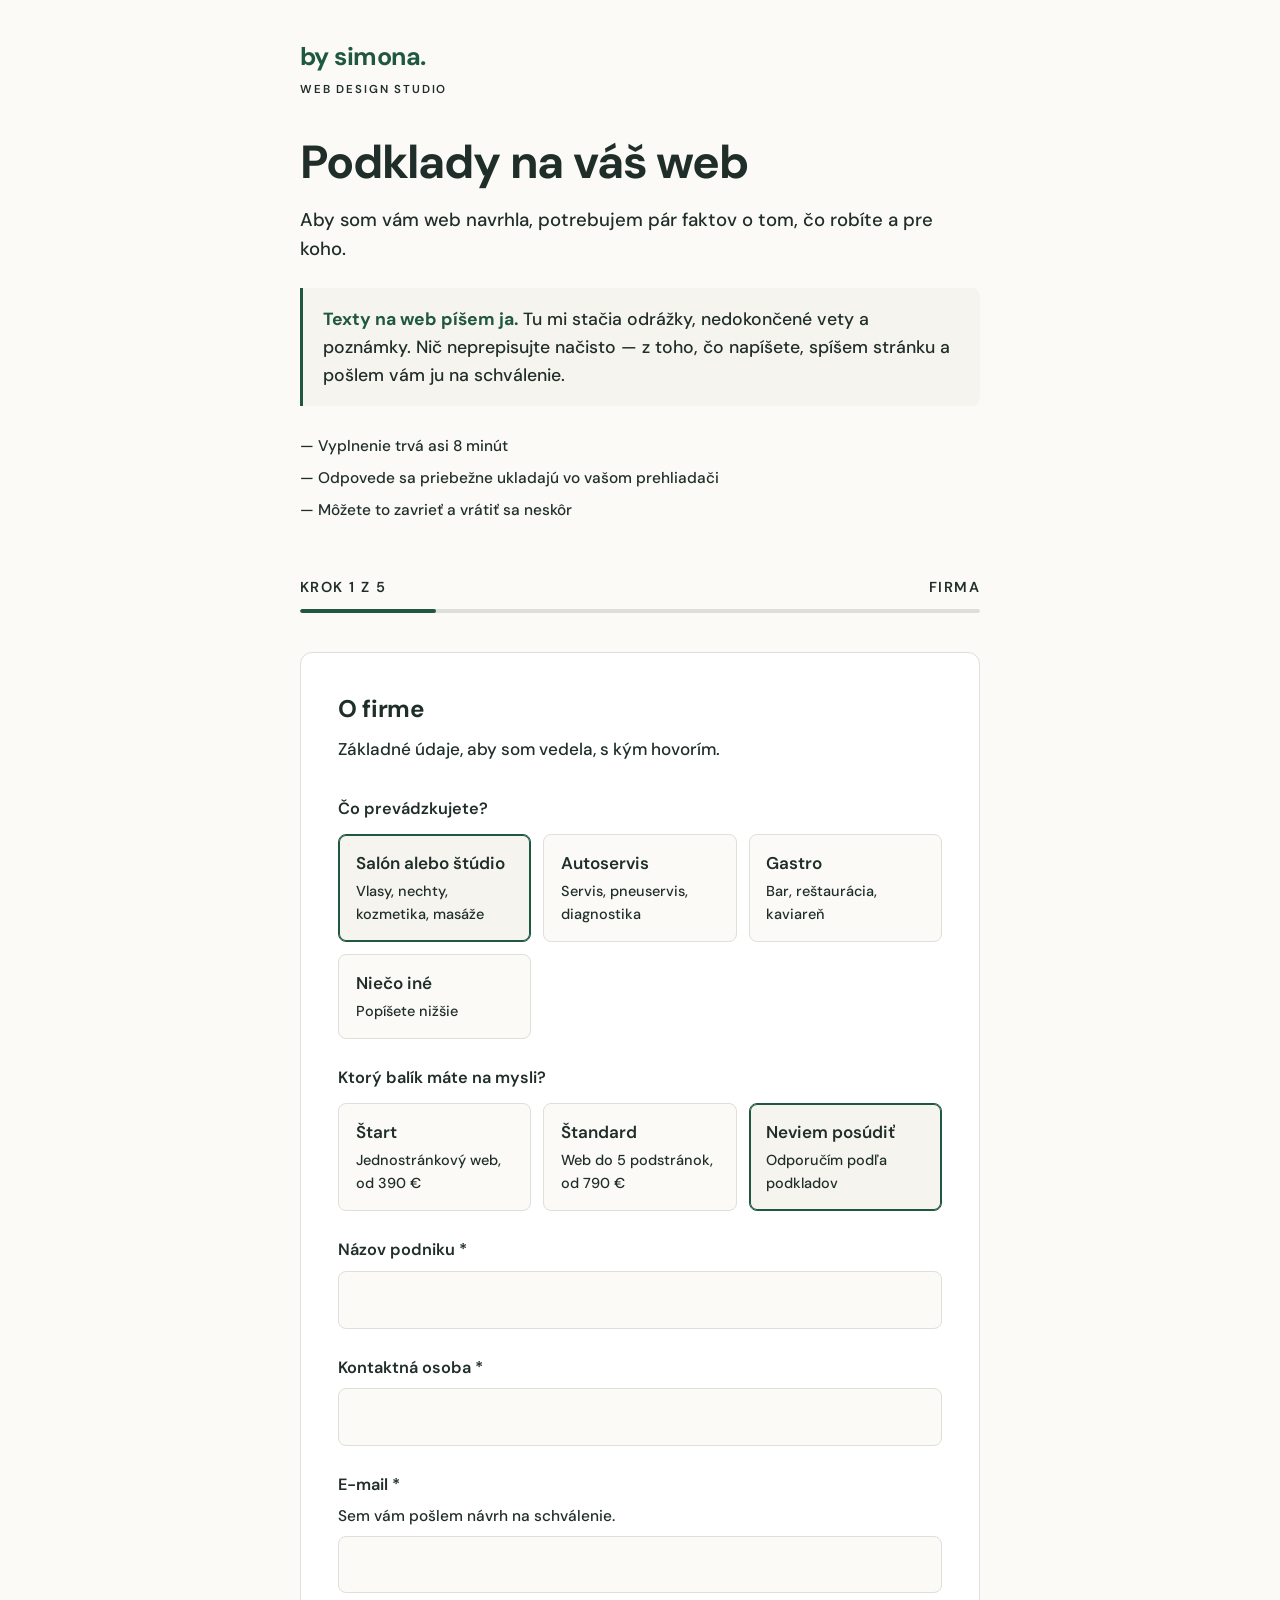
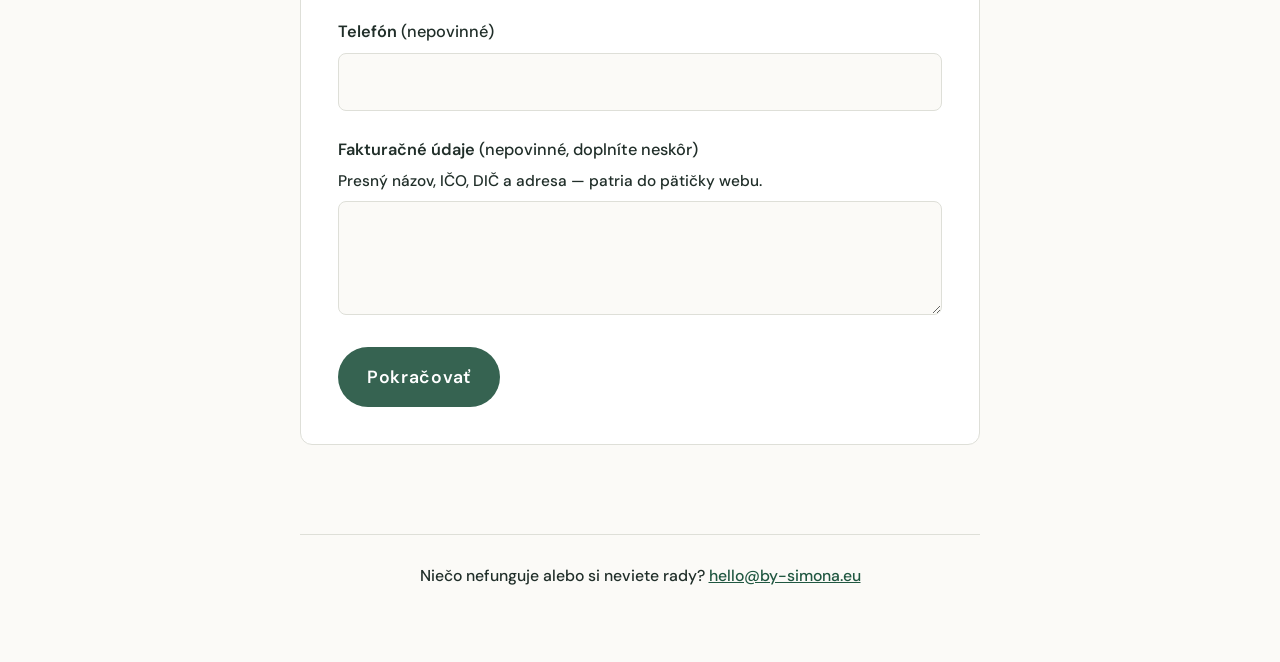
==== podklady/index.html @ 5e321633 "Vylepsenia formulara podkladov po testovani Vacsie pismo (116 % korena) a cierny text namiesto sivej" ====
<!doctype html>
<html lang="sk">
  <head>
    <meta charset="utf-8" />
    <meta content="width=device-width,initial-scale=1" name="viewport" />
    <meta content="#20352c" name="theme-color" />
    <title>Podklady na web | by simona</title>
    <meta content="noindex, nofollow" name="robots" />
    <meta
      content="Formulár na podklady k tvorbe webovej stránky."
      name="description"
    />
    <link href="/favicon.svg" rel="icon" type="image/svg+xml" />
    <link
      rel="preload"
      href="/fonts/dm-sans-latin.woff2"
      as="font"
      type="font/woff2"
      crossorigin
    />
    <style>
      @font-face {
        font-family: "DM Sans";
        font-style: normal;
        font-weight: 400 700;
        font-display: swap;
        src: url("/fonts/dm-sans-latin.woff2") format("woff2");
        unicode-range:
          U+0000-00FF, U+0131, U+0152-0153, U+02BB-02BC, U+02C6, U+02DA, U+02DC,
          U+0304, U+0308, U+0329, U+2000-206F, U+20AC, U+2122, U+2191, U+2193,
          U+2212, U+2215, U+FEFF, U+FFFD;
      }
      @font-face {
        font-family: "DM Sans";
        font-style: normal;
        font-weight: 400 700;
        font-display: swap;
        src: url("/fonts/dm-sans-latin-ext.woff2") format("woff2");
        unicode-range:
          U+0100-02BA, U+02BD-02C5, U+02C7-02CC, U+02CE-02D7, U+02DD-02FF,
          U+0304, U+0308, U+0329, U+1D00-1DBF, U+1E00-1E9F, U+1EF2-1EFF, U+2020,
          U+20A0-20AB, U+20AD-20C0, U+2113, U+2C60-2C7F, U+A720-A7FF;
      }

      :root {
        --cream: #fbfaf7;
        --paper: #f6f4ef;
        --ink: #202e29;
        --forest: #205741;
        --btn: #366351;
        --line: #dedfd8;
        --white: #fff;
        --radius: 12px;
        --radius-sm: 8px;
      }

      * {
        box-sizing: border-box;
      }
      ::selection {
        background: var(--forest);
        color: var(--white);
      }
      html {
        font-size: 116%;
        -webkit-text-size-adjust: 100%;
      }
      body {
        margin: 0;
        background: var(--cream);
        color: var(--ink);
        font:
          500 1rem/1.6 "DM Sans",
          Arial,
          sans-serif;
        -webkit-font-smoothing: antialiased;
        overflow-x: hidden;
      }

      .container {
        width: min(100% - 2rem, 680px);
        margin-inline: auto;
        padding-block: 2rem 4rem;
      }

      .page-header {
        display: flex;
        flex-wrap: wrap;
        align-items: baseline;
        gap: 0.5rem 0.75rem;
        margin-bottom: 2rem;
      }
      .brand {
        font-size: 1.35rem;
        font-weight: 700;
        letter-spacing: -0.02em;
        color: var(--forest);
        text-decoration: none;
      }
      .brand small {
        display: block;
        font-size: 0.62rem;
        font-weight: 600;
        letter-spacing: 0.16em;
        color: var(--ink);
        margin-top: 0.2rem;
      }

      h1 {
        font-size: clamp(1.75rem, 1.4rem + 1.6vw, 2.5rem);
        line-height: 1.15;
        letter-spacing: -0.025em;
        text-wrap: balance;
        margin: 0 0 0.85rem;
      }

      .intro {
        color: var(--ink);
        margin: 0 0 1.25rem;
        max-width: 56ch;
      }

      .reassurance {
        background: var(--paper);
        border-left: 3px solid var(--forest);
        border-radius: 0 var(--radius-sm) var(--radius-sm) 0;
        padding: 0.9rem 1.1rem;
        margin: 0 0 1.5rem;
        font-size: 0.95rem;
      }
      .reassurance strong {
        color: var(--forest);
      }

      .meta {
        display: flex;
        flex-direction: column;
        gap: 0.4rem 1.25rem;
        font-size: 0.83rem;
        color: var(--ink);
        margin: 0 0 2rem;
        padding: 0;
        list-style: none;
      }
      .meta li::before {
        content: "— ";
      }

      .progress {
        position: sticky;
        top: 0;
        z-index: 5;
        background: var(--cream);
        padding-block: 0.85rem;
        margin-bottom: 1.25rem;
      }
      .progress-label {
        display: flex;
        justify-content: space-between;
        align-items: baseline;
        gap: 1rem;
        font-size: 0.78rem;
        font-weight: 600;
        letter-spacing: 0.1em;
        text-transform: uppercase;
        color: var(--ink);
        margin-bottom: 0.55rem;
      }
      .progress-track {
        height: 4px;
        background: var(--line);
        border-radius: 99px;
        overflow: hidden;
      }
      .progress-fill {
        height: 100%;
        width: 20%;
        background: var(--forest);
        border-radius: 99px;
        transition: width 0.3s ease;
      }

      .step {
        background: var(--white);
        border: 1px solid var(--line);
        border-radius: var(--radius);
        padding: clamp(1.25rem, 4vw, 2rem);
      }
      .step h2 {
        font-size: 1.3rem;
        letter-spacing: -0.015em;
        margin: 0 0 0.4rem;
      }
      .step h2:focus {
        outline: none;
      }
      .step-intro {
        color: var(--ink);
        font-size: 0.92rem;
        margin: 0 0 1.75rem;
      }

      .field {
        display: flex;
        flex-direction: column;
        gap: 0.4rem;
        margin: 0 0 1.4rem;
      }
      .field > label,
      .segments legend {
        font-size: 0.88rem;
        font-weight: 600;
      }
      .hint {
        font-size: 0.83rem;
        color: var(--ink);
        line-height: 1.5;
      }
      .optional {
        font-weight: 500;
        color: var(--ink);
      }

      input[type="text"],
      input[type="email"],
      input[type="tel"],
      select,
      textarea {
        width: 100%;
        font: inherit;
        font-size: 1rem;
        color: var(--ink);
        background: var(--cream);
        border: 1px solid var(--line);
        border-radius: var(--radius-sm);
        padding: 0.7rem 0.85rem;
      }
      textarea {
        resize: vertical;
        min-height: 5.5rem;
        line-height: 1.55;
      }
      input:focus-visible,
      select:focus-visible,
      textarea:focus-visible,
      button:focus-visible,
      a:focus-visible {
        outline: 3px solid #8ca695;
        outline-offset: 2px;
      }
      input::placeholder,
      textarea::placeholder {
        color: #9aa79f;
      }

      .segments {
        display: grid;
        grid-template-columns: repeat(auto-fit, minmax(150px, 1fr));
        gap: 0.65rem;
        border: 0;
        padding: 0;
        margin: 0 0 1.4rem;
      }
      .segments legend {
        grid-column: 1 / -1;
        padding: 0;
        margin-bottom: 0.65rem;
      }

      .reveal-field {
        display: grid;
        grid-template-rows: 0fr;
        opacity: 0;
        margin-bottom: 0;
        transition:
          grid-template-rows 0.35s ease,
          opacity 0.35s ease,
          margin-bottom 0.35s ease;
      }
      .reveal-field > div {
        overflow: hidden;
        min-height: 0;
      }
      .reveal-field.is-open {
        grid-template-rows: 1fr;
        opacity: 1;
        margin-bottom: 1.4rem;
      }
      .reveal-field .field {
        margin-bottom: 0;
      }
      .segment {
        position: relative;
        display: block;
      }
      .segment input {
        position: absolute;
        opacity: 0;
        width: 0;
        height: 0;
      }
      .segment span {
        display: block;
        border: 1px solid var(--line);
        border-radius: var(--radius-sm);
        padding: 0.8rem 0.9rem;
        background: var(--cream);
        font-size: 0.92rem;
        font-weight: 600;
        cursor: pointer;
      }
      .segment small {
        display: block;
        font-weight: 500;
        font-size: 0.78rem;
        color: var(--ink);
        margin-top: 0.15rem;
      }
      .segment input:checked + span {
        border-color: var(--forest);
        background: var(--paper);
        box-shadow: inset 0 0 0 1px var(--forest);
      }
      .segment input:focus-visible + span {
        outline: 3px solid #8ca695;
        outline-offset: 2px;
      }

      .consent {
        display: flex;
        gap: 0.7rem;
        align-items: flex-start;
        font-size: 0.87rem;
        color: var(--ink);
        line-height: 1.55;
        margin-top: 1.5rem;
      }
      .consent input {
        margin-top: 0.2rem;
        flex-shrink: 0;
        width: 1.05rem;
        height: 1.05rem;
        accent-color: var(--forest);
      }
      .consent a {
        color: var(--forest);
      }

      .controls {
        display: flex;
        flex-wrap: wrap;
        gap: 0.75rem;
        align-items: center;
        margin-top: 1.75rem;
      }
      .btn {
        font: inherit;
        font-weight: 600;
        font-size: 0.95rem;
        letter-spacing: 0.04em;
        border-radius: 99px;
        padding: 0.8rem 1.5rem;
        cursor: pointer;
        border: 1px solid transparent;
      }
      .btn-primary {
        background: var(--btn);
        color: var(--white);
      }
      .btn-primary:hover {
        background: var(--forest);
      }
      .btn-primary[disabled] {
        opacity: 0.55;
        cursor: progress;
      }
      .btn-secondary {
        background: transparent;
        color: var(--ink);
        border-color: var(--line);
      }
      .btn-secondary:hover {
        color: var(--ink);
        border-color: var(--ink);
      }

      .form-status {
        font-size: 0.88rem;
        margin: 1rem 0 0;
        min-height: 1.4em;
      }
      .form-status.is-error {
        color: #9d3427;
      }

      .done {
        background: var(--white);
        border: 1px solid var(--line);
        border-radius: var(--radius);
        padding: clamp(1.5rem, 5vw, 2.5rem);
        text-align: center;
      }
      .done h2 {
        font-size: 1.5rem;
        margin: 0 0 0.6rem;
        letter-spacing: -0.02em;
      }
      .done p {
        color: var(--ink);
        margin: 0 auto;
        max-width: 42ch;
      }

      .saved-note {
        font-size: 0.8rem;
        color: var(--ink);
        text-align: center;
        margin-top: 1.25rem;
        min-height: 1.3em;
      }

      .page-footer {
        margin-top: 2.5rem;
        padding-top: 1.5rem;
        border-top: 1px solid var(--line);
        font-size: 0.85rem;
        color: var(--ink);
        text-align: center;
      }
      .page-footer a {
        color: var(--forest);
      }

      .honeypot {
        position: absolute;
        left: -9999px;
        width: 1px;
        height: 1px;
        overflow: hidden;
      }

      @media (prefers-reduced-motion: reduce) {
        * {
          transition: none !important;
          scroll-behavior: auto !important;
        }
      }
    </style>
  </head>
  <body>
    <div class="container">
      <header class="page-header">
        <a class="brand" href="/">by simona.<small>WEB DESIGN STUDIO</small></a>
      </header>

      <h1>Podklady na váš web</h1>
      <p class="intro">
        Aby som vám web navrhla, potrebujem pár faktov o tom, čo robíte a pre
        koho.
      </p>

      <p class="reassurance">
        <strong>Texty na web píšem ja.</strong> Tu mi stačia odrážky,
        nedokončené vety a poznámky. Nič neprepisujte načisto — z toho, čo
        napíšete, spíšem stránku a pošlem vám ju na schválenie.
      </p>

      <ul class="meta">
        <li>Vyplnenie trvá asi 8 minút</li>
        <li>Odpovede sa priebežne ukladajú vo vašom prehliadači</li>
        <li>Môžete to zavrieť a vrátiť sa neskôr</li>
      </ul>

      <div class="progress" id="priebeh">
        <div class="progress-label">
          <span id="priebeh-text">Krok 1 z 5</span>
          <span id="priebeh-nazov">Firma</span>
        </div>
        <div
          aria-labelledby="priebeh-text"
          aria-valuemax="5"
          aria-valuemin="1"
          aria-valuenow="1"
          class="progress-track"
          role="progressbar"
        >
          <div class="progress-fill" id="priebeh-vypln"></div>
        </div>
      </div>

      <form
        action="https://api.web3forms.com/submit"
        id="formular-podklady"
        method="POST"
      >
        <input
          name="access_key"
          type="hidden"
          value="12629a1a-82ec-4872-847e-479985a27a0f"
        />
        <input
          id="predmet"
          name="subject"
          type="hidden"
          value="Podklady na web"
        />
        <input name="from_name" type="hidden" value="Podklady – by-simona.eu" />
        <div class="honeypot" aria-hidden="true">
          <input
            autocomplete="off"
            name="botcheck"
            tabindex="-1"
            type="checkbox"
          />
        </div>

        <section class="step" data-nazov="Firma" id="krok-1">
          <h2 tabindex="-1">O firme</h2>
          <p class="step-intro">
            Základné údaje, aby som vedela, s kým hovorím.
          </p>

          <fieldset class="segments">
            <legend>Čo prevádzkujete?</legend>
            <label class="segment">
              <input
                checked
                id="seg-salon"
                name="Segment"
                type="radio"
                value="Salón / kaderníctvo / masáže"
              />
              <span
                >Salón alebo štúdio<small
                  >Vlasy, nechty, kozmetika, masáže</small
                ></span
              >
            </label>
            <label class="segment">
              <input
                id="seg-auto"
                name="Segment"
                type="radio"
                value="Autoservis / pneuservis"
              />
              <span
                >Autoservis<small>Servis, pneuservis, diagnostika</small></span
              >
            </label>
            <label class="segment">
              <input
                id="seg-gastro"
                name="Segment"
                type="radio"
                value="Bar / reštaurácia / kaviareň"
              />
              <span>Gastro<small>Bar, reštaurácia, kaviareň</small></span>
            </label>
            <label class="segment">
              <input id="seg-ine" name="Segment" type="radio" value="Iné" />
              <span>Niečo iné<small>Popíšete nižšie</small></span>
            </label>
          </fieldset>

          <div class="reveal-field" id="obal-iny">
            <div>
              <p class="field">
                <label for="iny-popis">Čím sa teda zaoberáte?</label>
                <span class="hint"
                  >Jedna-dve vety stačia. Podľa toho viem, aké príklady vám
                  ukázať v ďalších krokoch.</span
                >
                <textarea
                  id="iny-popis"
                  name="Iný odbor – popis"
                  rows="3"
                ></textarea>
              </p>
            </div>
          </div>

          <fieldset class="segments">
            <legend>Ktorý balík máte na mysli?</legend>
            <label class="segment">
              <input
                id="bal-start"
                name="Balík"
                type="radio"
                value="Štart – jednostránkový web, od 390 €"
              />
              <span>Štart<small>Jednostránkový web, od 390 €</small></span>
            </label>
            <label class="segment">
              <input
                id="bal-standard"
                name="Balík"
                type="radio"
                value="Štandard – web do 5 podstránok, od 790 €"
              />
              <span>Štandard<small>Web do 5 podstránok, od 790 €</small></span>
            </label>
            <label class="segment">
              <input
                checked
                id="bal-neviem"
                name="Balík"
                type="radio"
                value="Neviem posúdiť – odporučí Simona"
              />
              <span
                >Neviem posúdiť<small>Odporučím podľa podkladov</small></span
              >
            </label>
          </fieldset>

          <p class="field">
            <label for="nazov">Názov podniku *</label>
            <input id="nazov" name="Názov podniku" required type="text" />
          </p>
          <p class="field">
            <label for="osoba">Kontaktná osoba *</label>
            <input
              autocomplete="name"
              id="osoba"
              name="Kontaktná osoba"
              required
              type="text"
            />
          </p>
          <p class="field">
            <label for="email">E-mail *</label>
            <span class="hint">Sem vám pošlem návrh na schválenie.</span>
            <input
              autocomplete="email"
              id="email"
              name="E-mail"
              required
              type="email"
            />
          </p>
          <p class="field">
            <label for="telefon"
              >Telefón <span class="optional">(nepovinné)</span></label
            >
            <input autocomplete="tel" id="telefon" name="Telefón" type="tel" />
          </p>
          <p class="field">
            <label for="fakturacne"
              >Fakturačné údaje
              <span class="optional">(nepovinné, doplníte neskôr)</span></label
            >
            <span class="hint"
              >Presný názov, IČO, DIČ a adresa — patria do pätičky webu.</span
            >
            <textarea
              id="fakturacne"
              name="Fakturačné údaje"
              rows="3"
            ></textarea>
          </p>

          <div class="controls">
            <button class="btn btn-primary" data-dalej type="button">
              Pokračovať
            </button>
          </div>
        </section>

        <section class="step" data-nazov="Služby" hidden id="krok-2">
          <h2 tabindex="-1">Čo robíte</h2>
          <p class="step-intro">
            Stačia odrážky. Toto sa na webe stane zoznamom služieb.
          </p>

          <p class="field">
            <label for="sluzby">Vypíšte svoje služby *</label>
            <span class="hint">Stačia odrážky, nemusia byť celé vety.</span>
            <textarea id="sluzby" name="Služby" required rows="6"></textarea>
          </p>
          <p class="field">
            <label for="najziadanejsie"
              >Čo chcú ľudia najčastejšie a čo je najdrahšie? *</label
            >
            <span class="hint"
              >Podľa tohto sa rozhodnem, čo bude na webe hore a čo dole.</span
            >
            <textarea
              id="najziadanejsie"
              name="Najžiadanejšie a najdrahšie"
              required
              rows="3"
            ></textarea>
          </p>
          <p class="field">
            <label for="specializacia">Špecializácia</label>
            <span class="hint" id="napoveda-specializacia"></span>
            <textarea
              id="specializacia"
              name="Špecializácia"
              rows="3"
            ></textarea>
          </p>
          <p class="field">
            <label for="nerobime"
              >Čo naopak nerobíte?
              <span class="optional">(nepovinné)</span></label
            >
            <span class="hint"
              >Ušetrí vám to telefonáty od ľudí, ktorých aj tak pošlete
              inam.</span
            >
            <textarea id="nerobime" name="Čo nerobíme" rows="2"></textarea>
          </p>

          <div class="controls">
            <button class="btn btn-secondary" data-spat type="button">
              Späť
            </button>
            <button class="btn btn-primary" data-dalej type="button">
              Pokračovať
            </button>
          </div>
        </section>

        <section class="step" data-nazov="Zákazníci" hidden id="krok-3">
          <h2 tabindex="-1">Vaši zákazníci</h2>
          <p class="step-intro">
            Toto je najcennejšia časť. Píšte tak, ako by ste to povedali nahlas
            — gramatiku aj štylistiku doriešim ja.
          </p>

          <p class="field">
            <label for="preco-vy"
              >Prečo k vám chodia namiesto konkurencie? *</label
            >
            <span class="hint"
              >Pokojne aj banalita: parkovanie pred dverami, otvorené v sobotu,
              robíte to dvadsať rokov.</span
            >
            <textarea
              id="preco-vy"
              name="Prečo k vám"
              required
              rows="4"
            ></textarea>
          </p>
          <p class="field">
            <label for="otazky"
              >Na čo sa vás ľudia pýtajú stále dokola? *</label
            >
            <span class="hint"
              >Z tohto vznikne sekcia otázok a odpovedí, ktorú ľudia na webe
              čítajú najviac.</span
            >
            <textarea
              id="otazky"
              name="Časté otázky"
              required
              rows="4"
            ></textarea>
          </p>
          <p class="field">
            <label for="kto-je-zakaznik"
              >Kto k vám chodí? <span class="optional">(nepovinné)</span></label
            >
            <span class="hint" id="napoveda-zakaznik"></span>
            <textarea
              id="kto-je-zakaznik"
              name="Kto je zákazník"
              rows="3"
            ></textarea>
          </p>
          <p class="field">
            <label for="konkurencia"
              >Páči sa vám niečí web?
              <span class="optional">(nepovinné)</span></label
            >
            <span class="hint"
              >Odkaz alebo názov. Nemusí byť z vášho odboru — zaujíma ma, čo sa
              vám páči.</span
            >
            <textarea
              id="konkurencia"
              name="Weby, ktoré sa páčia"
              rows="2"
            ></textarea>
          </p>

          <div class="controls">
            <button class="btn btn-secondary" data-spat type="button">
              Späť
            </button>
            <button class="btn btn-primary" data-dalej type="button">
              Pokračovať
            </button>
          </div>
        </section>

        <section class="step" data-nazov="Prevádzka" hidden id="krok-4">
          <h2 tabindex="-1">Prevádzka a ceny</h2>
          <p class="step-intro">
            Praktické údaje, ktoré ľudia na webe hľadajú ako prvé.
          </p>

          <p class="field">
            <label for="adresa">Adresa prevádzky *</label>
            <input id="adresa" name="Adresa prevádzky" required type="text" />
          </p>
          <p class="field">
            <label for="hodiny">Otváracie hodiny *</label>
            <textarea
              id="hodiny"
              name="Otváracie hodiny"
              required
              rows="3"
            ></textarea>
          </p>
          <p class="field">
            <label for="cennik">Cenník *</label>
            <span class="hint" id="napoveda-cennik"></span>
            <textarea id="cennik" name="Cenník" required rows="6"></textarea>
          </p>
          <p class="field">
            <label for="objednavanie">Ako si u vás ľudia objednávajú? *</label>
            <span class="hint" id="napoveda-objednavanie"></span>
            <textarea
              id="objednavanie"
              name="Objednávanie"
              required
              rows="3"
            ></textarea>
          </p>
          <p class="field">
            <label for="rezervacie">Chceli by ste objednávanie priamo na webe?</label>
            <span class="hint"
              >Zákazník si sám vyberie voľný termín a vám príde potvrdenie —
              odpadne dopisovanie v správach. Web to predraží, preto sa pýtam
              hneď teraz a nie až v ponuke.</span
            >
            <select id="rezervacie" name="Rezervačný systém">
              <option value="Neviem, čo to obnáša – vysvetliť">
                Neviem, čo to obnáša – vysvetlite mi to
              </option>
              <option value="Áno, to je hlavný dôvod, prečo web chcem">
                Áno, to je hlavný dôvod, prečo web chcem
              </option>
              <option value="Áno, ale až v druhej fáze – naceniť zvlášť">
                Áno, ale až neskôr – zatiaľ mi to naceňte zvlášť
              </option>
              <option value="Nie, stačí telefón a správy">
                Nie, stačí telefón a správy
              </option>
            </select>
          </p>

          <div class="controls">
            <button class="btn btn-secondary" data-spat type="button">
              Späť
            </button>
            <button class="btn btn-primary" data-dalej type="button">
              Pokračovať
            </button>
          </div>
        </section>

        <section class="step" data-nazov="Technika" hidden id="krok-5">
          <h2 tabindex="-1">Doména a fotky</h2>
          <p class="step-intro">
            Posledný krok. Ak niečo neviete, napíšte „neviem“ — zistím to za
            vás.
          </p>

          <p class="field">
            <label for="domena">Máte už doménu? *</label>
            <span class="hint"
              >Adresa typu vasafirma.sk. Ak ju kedysi registroval niekto za vás,
              napíšte to — budem potrebovať prístup a vieme to vyriešiť aj bez
              neho.</span
            >
            <textarea id="domena" name="Doména" required rows="2"></textarea>
          </p>
          <p class="field">
            <label for="hosting"
              >Beží vám niekde starý web alebo hosting?
              <span class="optional">(nepovinné)</span></label
            >
            <textarea
              id="hosting"
              name="Hosting a starý web"
              rows="2"
            ></textarea>
          </p>
          <p class="field">
            <label for="siete">Instagram alebo Facebook</label>
            <span class="hint"
              >Odkazy alebo mená profilov. Ak tam máte fotky, vezmem ich
              odtiaľ.</span
            >
            <textarea id="siete" name="Sociálne siete" rows="2"></textarea>
          </p>
          <p class="field">
            <label for="google-profil">Google profil firmy</label>
            <span class="hint"
              >Zápis, ktorý sa vám zobrazuje v Google Mapách. Rozhoduje o tom,
              či vás ľudia nájdu skôr než konkurenciu.</span
            >
            <select id="google-profil" name="Google profil">
              <option value="Mám ho a spravujem si ho sám">
                Mám ho a spravujem si ho sám
              </option>
              <option value="Mám ho, ale nikto sa oň nestará">
                Mám ho, ale nikto sa oň nestará
              </option>
              <option value="Neviem, či ho mám">Neviem, či ho mám</option>
              <option value="Nemám ho a chcel by som">
                Nemám ho a chcel by som
              </option>
            </select>
          </p>
          <p class="field">
            <label for="fotky">Fotky prevádzky *</label>
            <span class="hint" id="napoveda-fotky"></span>
            <select id="fotky" name="Fotky">
              <option value="Mám originály a pošlem ich">
                Mám originály a pošlem ich
              </option>
              <option value="Fotky nemám, potrebujem poradiť">
                Fotky nemám, potrebujem poradiť
              </option>
            </select>
          </p>
          <p class="field">
            <label for="termin"
              >Dokedy by ste chceli web spustený?
              <span class="optional">(nepovinné)</span></label
            >
            <input id="termin" name="Želaný termín" type="text" />
          </p>
          <p class="field">
            <label for="poznamka"
              >Čokoľvek ďalšie <span class="optional">(nepovinné)</span></label
            >
            <textarea id="poznamka" name="Poznámka" rows="3"></textarea>
          </p>

          <label class="consent" for="suhlas">
            <input
              id="suhlas"
              name="Súhlas"
              required
              type="checkbox"
              value="áno"
            />
            <span>
              Súhlasím so spracovaním uvedených údajov na účel prípravy webovej
              stránky. Podrobnosti v
              <a
                href="/ochrana-osobnych-udajov.html"
                rel="noopener"
                target="_blank"
                >ochrane osobných údajov</a
              >.
            </span>
          </label>

          <div class="controls">
            <button class="btn btn-secondary" data-spat type="button">
              Späť
            </button>
            <button class="btn btn-primary" id="odoslat" type="submit">
              Odoslať podklady
            </button>
          </div>
          <p aria-live="polite" class="form-status" id="stav" role="status"></p>
        </section>
      </form>

      <div class="done" hidden id="hotovo">
        <h2>Podklady dorazili</h2>
        <p>
          Ďakujem. Prejdem si ich a ozvem sa vám do dvoch pracovných dní — buď s
          návrhom, alebo s doplňujúcimi otázkami.
        </p>
      </div>

      <p class="saved-note" id="ulozene"></p>

      <footer class="page-footer">
        Niečo nefunguje alebo si neviete rady?
        <a href="mailto:hello@by-simona.eu">hello@by-simona.eu</a>
      </footer>
    </div>

    <script>
      (function () {
        "use strict";

        var formular = document.getElementById("formular-podklady");
        var kroky = Array.prototype.slice.call(
          formular.querySelectorAll(".step"),
        );
        var priebeh = document.getElementById("priebeh");
        var priebehText = document.getElementById("priebeh-text");
        var priebehNazov = document.getElementById("priebeh-nazov");
        var priebehVypln = document.getElementById("priebeh-vypln");
        var priebehLista = priebehVypln.parentElement;
        var stav = document.getElementById("stav");
        var ulozene = document.getElementById("ulozene");
        var tlacidloOdoslat = document.getElementById("odoslat");
        var KLUC = "podklady-by-simona";
        var aktualny = 0;

        var TEXTY = {
          "Salón / kaderníctvo / masáže": {
            sluzby:
              "Napríklad: dámske strihanie, farbenie, melír, regenerácia, spoločenské účesy…",
            specializacia:
              "Pracujete s konkrétnou kozmetikou alebo technikou? Máte kurz či certifikát, ktorý inde nemajú?",
            zakaznik:
              "Vekovo, odkiaľ chodia, či sú to stáli zákazníci alebo noví.",
            cennik:
              "Aspoň rozsahy, napríklad „strih od 25 €“. Ak sa ceny líšia podľa dĺžky vlasov, napíšte to tak.",
            objednavanie:
              "Telefón, Messenger, Instagram, objednávkový systém? A ako ďaleko dopredu býva plno?",
            fotky:
              "Z Instagramu sa fotky v použiteľnej kvalite stiahnuť nedajú — potrebujem originály z mobilu.",
          },
          "Autoservis / pneuservis": {
            sluzby:
              "Napríklad: servisná prehliadka, výmena rozvodov, brzdy, klimatizácia, diagnostika, príprava na STK…",
            specializacia:
              "Aké značky áut robíte? Máte diagnostiku alebo vybavenie, ktoré bežný servis nemá?",
            zakaznik:
              "Súkromné osoby alebo firmy? Staršie autá alebo novšie v záruke?",
            cennik:
              "Aspoň hodinová sadzba a ceny pár najčastejších úkonov. Ľudia to hľadajú ako prvé.",
            objednavanie:
              "Telefón, osobne, formulár? Ako dlho dopredu treba objednať?",
            fotky:
              "Pri servisoch sú fotky zriedka. Ak ich nemáte, poviem vám, ako to vyriešiť.",
          },
          "Bar / reštaurácia / kaviareň": {
            sluzby:
              "Napríklad: denné menu, čapované pivo, káva, rozvoz, súkromné akcie…",
            specializacia:
              "Máte niečo, čo inde nedostanú? Vlastný pivovar, konkrétnu kuchyňu, koncerty?",
            zakaznik:
              "Obedy pre okolité firmy, večerní štamgasti, rodiny cez víkend?",
            cennik: "Stačí rozsah cien alebo odkaz na aktuálne menu.",
            objednavanie:
              "Berete rezervácie? Ako — telefón, formulár, len osobne?",
            fotky:
              "Fotky interiéru a jedla sú pri gastre najdôležitejšie. Potrebujem originály, nie snímky z Instagramu.",
          },
          Iné: {
            sluzby: "Vypíšte, čo ponúkate. Stačia odrážky.",
            specializacia: "Máte niečo, čím sa líšite od ostatných?",
            zakaznik: "Komu predávate?",
            cennik: "Aspoň orientačné ceny alebo rozsahy.",
            objednavanie: "Ako sa k vám zákazník dostane?",
            fotky: "Potrebujem originály v plnej veľkosti, nie stiahnuté zo sociálnych sietí.",
          },
        };

        var NAPOVEDY = {
          "napoveda-specializacia": "specializacia",
          "napoveda-zakaznik": "zakaznik",
          "napoveda-cennik": "cennik",
          "napoveda-objednavanie": "objednavanie",
          "napoveda-fotky": "fotky",
        };

        function prisposobSegmentu() {
          var zvoleny = formular.querySelector('input[name="Segment"]:checked');
          var sada = TEXTY[zvoleny ? zvoleny.value : "Iné"] || TEXTY["Iné"];
          Object.keys(NAPOVEDY).forEach(function (id) {
            var prvok = document.getElementById(id);
            if (prvok) prvok.textContent = sada[NAPOVEDY[id]];
          });
          document.getElementById("sluzby").placeholder = sada.sluzby;

          var obalIny = document.getElementById("obal-iny");
          if (obalIny) {
            obalIny.classList.toggle(
              "is-open",
              Boolean(zvoleny) && zvoleny.value === "Iné",
            );
          }
        }

        Array.prototype.forEach.call(
          formular.querySelectorAll('input[name="Segment"]'),
          function (prepinac) {
            prepinac.addEventListener("change", function () {
              prisposobSegmentu();
              uloz();
            });
          },
        );

        function zobraz(index, posunut) {
          aktualny = index;
          kroky.forEach(function (krok, i) {
            krok.hidden = i !== index;
          });
          var cislo = index + 1;
          priebehText.textContent = "Krok " + cislo + " z " + kroky.length;
          priebehNazov.textContent = kroky[index].dataset.nazov;
          priebehVypln.style.width = (cislo / kroky.length) * 100 + "%";
          priebehLista.setAttribute("aria-valuenow", String(cislo));
          if (posunut) {
            window.scrollTo({ top: 0, behavior: "smooth" });
            kroky[index].querySelector("h2").focus({ preventScroll: true });
          }
        }

        function krokJePlatny(index) {
          var polia = kroky[index].querySelectorAll(
            "input[required], textarea[required], select[required]",
          );
          for (var i = 0; i < polia.length; i++) {
            if (!polia[i].checkValidity()) {
              polia[i].reportValidity();
              return false;
            }
          }
          return true;
        }

        formular.addEventListener("click", function (udalost) {
          var ciel = udalost.target;
          if (ciel.hasAttribute("data-dalej")) {
            if (!krokJePlatny(aktualny)) return;
            uloz();
            zobraz(Math.min(aktualny + 1, kroky.length - 1), true);
          } else if (ciel.hasAttribute("data-spat")) {
            zobraz(Math.max(aktualny - 1, 0), true);
          }
        });

        formular.addEventListener("keydown", function (udalost) {
          if (udalost.key !== "Enter") return;
          if (udalost.target.tagName === "TEXTAREA") return;
          if (aktualny === kroky.length - 1) return;
          udalost.preventDefault();
          if (krokJePlatny(aktualny)) {
            uloz();
            zobraz(aktualny + 1, true);
          }
        });

        function uloz() {
          try {
            var data = {};
            new FormData(formular).forEach(function (hodnota, kluc) {
              if (kluc !== "access_key" && kluc !== "botcheck")
                data[kluc] = hodnota;
            });
            data.__krok = aktualny;
            localStorage.setItem(KLUC, JSON.stringify(data));
            ulozene.textContent =
              "Rozpísané odpovede sú uložené vo vašom prehliadači.";
          } catch (chyba) {}
        }

        function obnov() {
          var text;
          try {
            text = localStorage.getItem(KLUC);
          } catch (chyba) {
            return;
          }
          if (!text) return;
          var data;
          try {
            data = JSON.parse(text);
          } catch (chyba) {
            return;
          }
          Object.keys(data).forEach(function (kluc) {
            if (kluc === "__krok") return;
            Array.prototype.forEach.call(
              formular.querySelectorAll('[name="' + kluc + '"]'),
              function (prvok) {
                if (prvok.type === "radio") {
                  prvok.checked = prvok.value === data[kluc];
                } else if (prvok.type === "checkbox") {
                  prvok.checked = Boolean(data[kluc]);
                } else {
                  prvok.value = data[kluc];
                }
              },
            );
          });
          prisposobSegmentu();
          if (typeof data.__krok === "number") {
            aktualny = Math.min(data.__krok, kroky.length - 1);
          }
          ulozene.textContent = "Obnovili sme vaše rozpísané odpovede.";
        }

        var casovac;
        formular.addEventListener("input", function () {
          clearTimeout(casovac);
          casovac = setTimeout(uloz, 600);
        });

        formular.addEventListener("submit", function (udalost) {
          udalost.preventDefault();
          if (!formular.checkValidity()) {
            formular.reportValidity();
            return;
          }
          tlacidloOdoslat.disabled = true;
          stav.className = "form-status";
          stav.textContent = "Odosielam…";

          var nazov = document.getElementById("nazov").value.trim();
          document.getElementById("predmet").value = nazov
            ? "Podklady na web – " + nazov
            : "Podklady na web";

          var data = {};
          new FormData(formular).forEach(function (hodnota, kluc) {
            data[kluc] = hodnota;
          });

          fetch(formular.action, {
            method: "POST",
            headers: {
              "Content-Type": "application/json; charset=utf-8",
              Accept: "application/json",
            },
            body: JSON.stringify(data),
          })
            .then(function (odpoved) {
              if (!odpoved.ok) throw new Error(String(odpoved.status));
              try {
                localStorage.removeItem(KLUC);
              } catch (chyba) {}
              formular.hidden = true;
              priebeh.hidden = true;
              ulozene.textContent = "";
              document.getElementById("hotovo").hidden = false;
              window.scrollTo({ top: 0, behavior: "smooth" });
            })
            .catch(function () {
              stav.className = "form-status is-error";
              stav.textContent =
                "Odoslanie sa nepodarilo. Skúste to prosím znova, alebo mi podklady pošlite na hello@by-simona.eu — nič sa nestratilo.";
              tlacidloOdoslat.disabled = false;
            });
        });

        prisposobSegmentu();
        obnov();
        zobraz(aktualny, false);
      })();
    </script>
  </body>
</html>
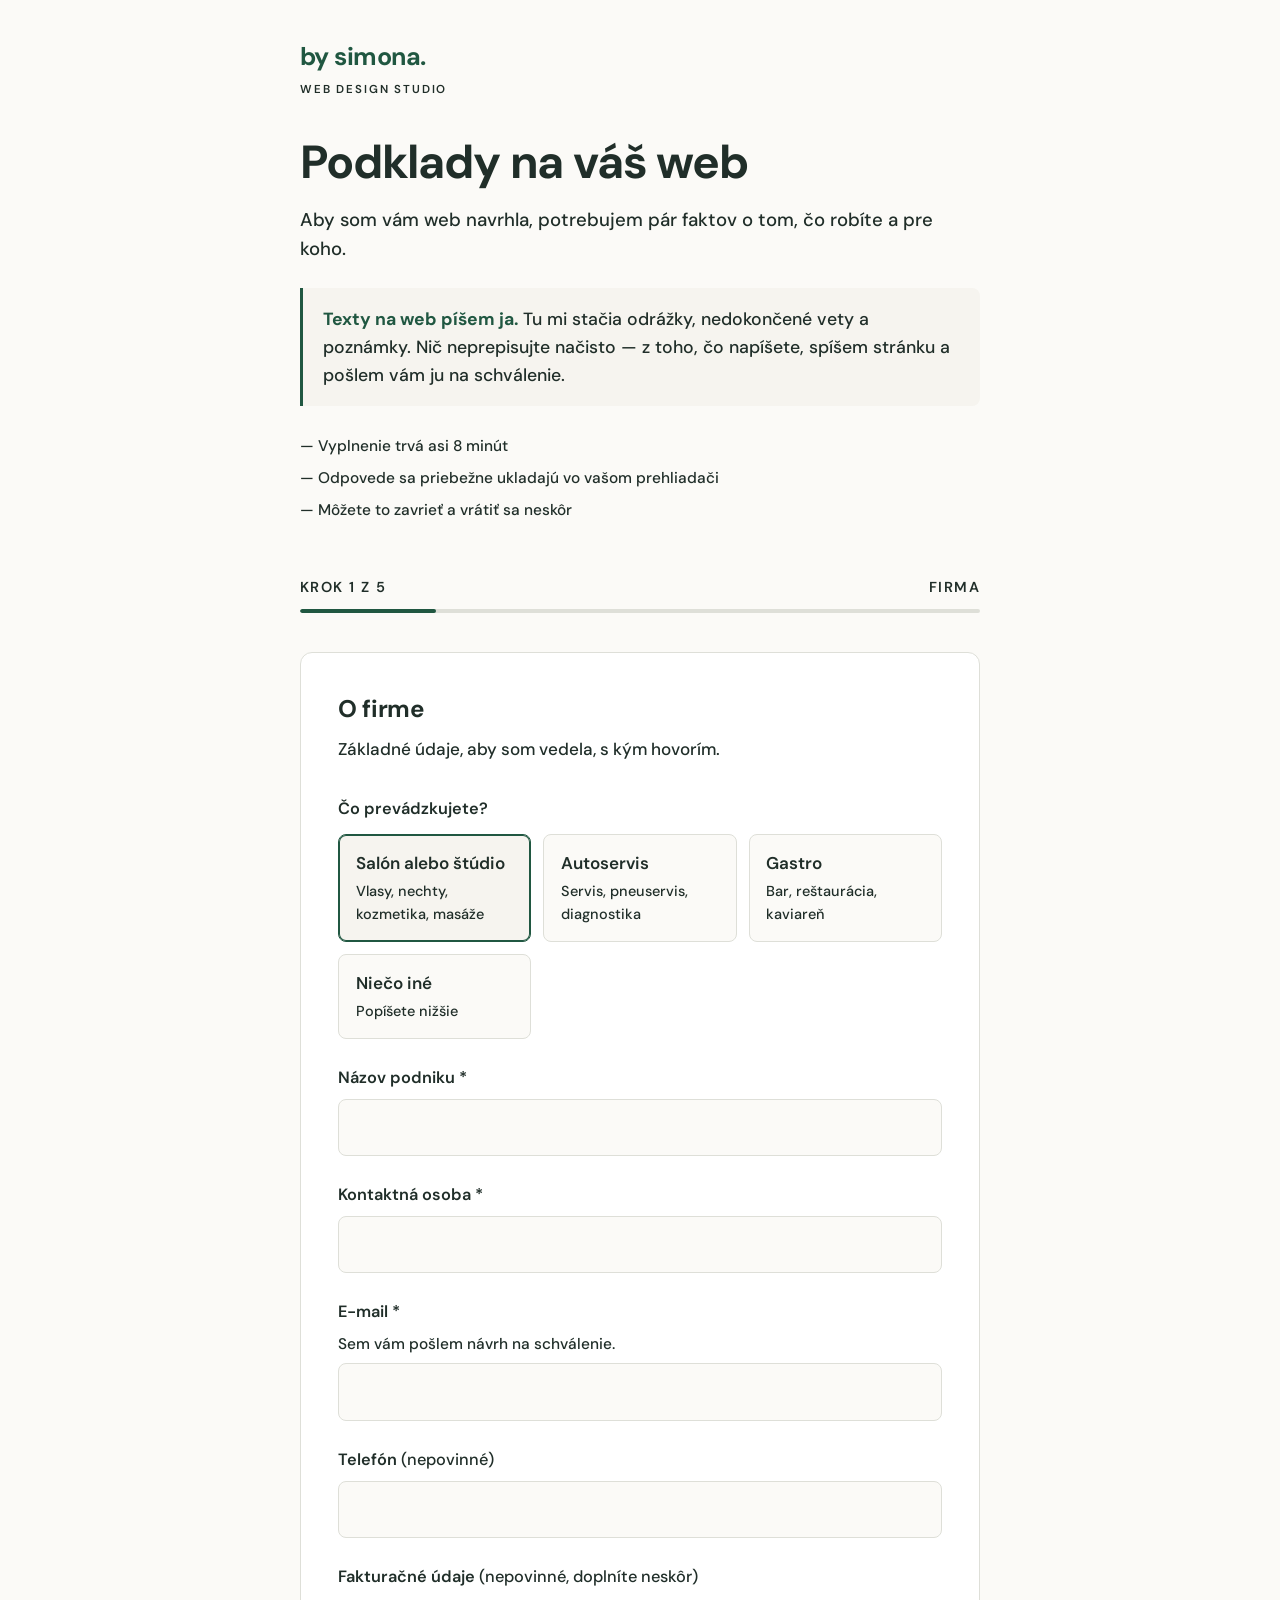
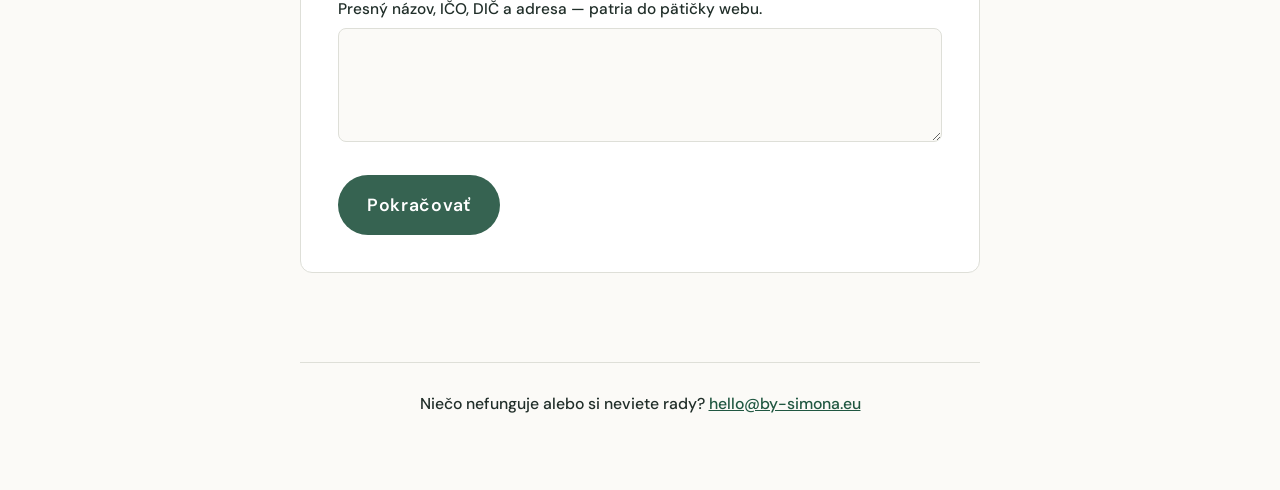
==== commit 7aeab4e7: "Formular podkladov zbiera uz len obsah, nie rozsah Formular sluzil dvom momentom naraz a tie sa vylu" ====
--- a/podklady/index.html
+++ b/podklady/index.html
@@ -57,6 +57,9 @@
       * {
         box-sizing: border-box;
       }
+      [hidden] {
+        display: none !important;
+      }
       ::selection {
         background: var(--forest);
         color: var(--white);
@@ -153,6 +156,9 @@
         background: var(--cream);
         padding-block: 0.85rem;
         margin-bottom: 1.25rem;
+      }
+      .progress-label:focus {
+        outline: none;
       }
       .progress-label {
         display: flex;
@@ -191,9 +197,6 @@
         letter-spacing: -0.015em;
         margin: 0 0 0.4rem;
       }
-      .step h2:focus {
-        outline: none;
-      }
       .step-intro {
         color: var(--ink);
         font-size: 0.92rem;
@@ -267,15 +270,38 @@
         margin-bottom: 0.65rem;
       }
 
+      .confirmed {
+        display: flex;
+        flex-direction: column;
+        gap: 0.2rem;
+        background: var(--paper);
+        border-left: 3px solid var(--forest);
+        border-radius: 0 var(--radius-sm) var(--radius-sm) 0;
+        padding: 0.8rem 1.1rem;
+        margin: 0 0 1.4rem;
+      }
+      .confirmed span {
+        font-size: 0.75rem;
+        font-weight: 600;
+        letter-spacing: 0.09em;
+        text-transform: uppercase;
+      }
+      .confirmed strong {
+        font-size: 1rem;
+        color: var(--forest);
+      }
+
       .reveal-field {
         display: grid;
         grid-template-rows: 0fr;
         opacity: 0;
         margin-bottom: 0;
+        visibility: hidden;
         transition:
           grid-template-rows 0.35s ease,
           opacity 0.35s ease,
-          margin-bottom 0.35s ease;
+          margin-bottom 0.35s ease,
+          visibility 0s linear 0.35s;
       }
       .reveal-field > div {
         overflow: hidden;
@@ -285,6 +311,12 @@
         grid-template-rows: 1fr;
         opacity: 1;
         margin-bottom: 1.4rem;
+        visibility: visible;
+        transition:
+          grid-template-rows 0.35s ease,
+          opacity 0.35s ease,
+          margin-bottom 0.35s ease,
+          visibility 0s;
       }
       .reveal-field .field {
         margin-bottom: 0;
@@ -472,7 +504,7 @@
       </ul>
 
       <div class="progress" id="priebeh">
-        <div class="progress-label">
+        <div class="progress-label" tabindex="-1">
           <span id="priebeh-text">Krok 1 z 5</span>
           <span id="priebeh-nazov">Firma</span>
         </div>
@@ -515,7 +547,7 @@
         </div>
 
         <section class="step" data-nazov="Firma" id="krok-1">
-          <h2 tabindex="-1">O firme</h2>
+          <h2>O firme</h2>
           <p class="step-intro">
             Základné údaje, aby som vedela, s kým hovorím.
           </p>
@@ -566,10 +598,7 @@
             <div>
               <p class="field">
                 <label for="iny-popis">Čím sa teda zaoberáte?</label>
-                <span class="hint"
-                  >Jedna-dve vety stačia. Podľa toho viem, aké príklady vám
-                  ukázať v ďalších krokoch.</span
-                >
+                <span class="hint">Jedna-dve vety stačia.</span>
                 <textarea
                   id="iny-popis"
                   name="Iný odbor – popis"
@@ -579,39 +608,10 @@
             </div>
           </div>
 
-          <fieldset class="segments">
-            <legend>Ktorý balík máte na mysli?</legend>
-            <label class="segment">
-              <input
-                id="bal-start"
-                name="Balík"
-                type="radio"
-                value="Štart – jednostránkový web, od 390 €"
-              />
-              <span>Štart<small>Jednostránkový web, od 390 €</small></span>
-            </label>
-            <label class="segment">
-              <input
-                id="bal-standard"
-                name="Balík"
-                type="radio"
-                value="Štandard – web do 5 podstránok, od 790 €"
-              />
-              <span>Štandard<small>Web do 5 podstránok, od 790 €</small></span>
-            </label>
-            <label class="segment">
-              <input
-                checked
-                id="bal-neviem"
-                name="Balík"
-                type="radio"
-                value="Neviem posúdiť – odporučí Simona"
-              />
-              <span
-                >Neviem posúdiť<small>Odporučím podľa podkladov</small></span
-              >
-            </label>
-          </fieldset>
+          <p class="confirmed" hidden id="potvrdeny-balik">
+            <span>Dohodnutý balík</span>
+            <strong></strong>
+          </p>
 
           <p class="field">
             <label for="nazov">Názov podniku *</label>
@@ -667,14 +667,13 @@
         </section>
 
         <section class="step" data-nazov="Služby" hidden id="krok-2">
-          <h2 tabindex="-1">Čo robíte</h2>
+          <h2>Čo robíte</h2>
           <p class="step-intro">
             Stačia odrážky. Toto sa na webe stane zoznamom služieb.
           </p>
 
           <p class="field">
             <label for="sluzby">Vypíšte svoje služby *</label>
-            <span class="hint">Stačia odrážky, nemusia byť celé vety.</span>
             <textarea id="sluzby" name="Služby" required rows="6"></textarea>
           </p>
           <p class="field">
@@ -723,7 +722,7 @@
         </section>
 
         <section class="step" data-nazov="Zákazníci" hidden id="krok-3">
-          <h2 tabindex="-1">Vaši zákazníci</h2>
+          <h2>Vaši zákazníci</h2>
           <p class="step-intro">
             Toto je najcennejšia časť. Píšte tak, ako by ste to povedali nahlas
             — gramatiku aj štylistiku doriešim ja.
@@ -797,7 +796,7 @@
         </section>
 
         <section class="step" data-nazov="Prevádzka" hidden id="krok-4">
-          <h2 tabindex="-1">Prevádzka a ceny</h2>
+          <h2>Prevádzka a ceny</h2>
           <p class="step-intro">
             Praktické údaje, ktoré ľudia na webe hľadajú ako prvé.
           </p>
@@ -829,28 +828,6 @@
               required
               rows="3"
             ></textarea>
-          </p>
-          <p class="field">
-            <label for="rezervacie">Chceli by ste objednávanie priamo na webe?</label>
-            <span class="hint"
-              >Zákazník si sám vyberie voľný termín a vám príde potvrdenie —
-              odpadne dopisovanie v správach. Web to predraží, preto sa pýtam
-              hneď teraz a nie až v ponuke.</span
-            >
-            <select id="rezervacie" name="Rezervačný systém">
-              <option value="Neviem, čo to obnáša – vysvetliť">
-                Neviem, čo to obnáša – vysvetlite mi to
-              </option>
-              <option value="Áno, to je hlavný dôvod, prečo web chcem">
-                Áno, to je hlavný dôvod, prečo web chcem
-              </option>
-              <option value="Áno, ale až v druhej fáze – naceniť zvlášť">
-                Áno, ale až neskôr – zatiaľ mi to naceňte zvlášť
-              </option>
-              <option value="Nie, stačí telefón a správy">
-                Nie, stačí telefón a správy
-              </option>
-            </select>
           </p>
 
           <div class="controls">
@@ -864,7 +841,7 @@
         </section>
 
         <section class="step" data-nazov="Technika" hidden id="krok-5">
-          <h2 tabindex="-1">Doména a fotky</h2>
+          <h2>Doména a fotky</h2>
           <p class="step-intro">
             Posledný krok. Ak niečo neviete, napíšte „neviem“ — zistím to za
             vás.
@@ -897,25 +874,6 @@
               odtiaľ.</span
             >
             <textarea id="siete" name="Sociálne siete" rows="2"></textarea>
-          </p>
-          <p class="field">
-            <label for="google-profil">Google profil firmy</label>
-            <span class="hint"
-              >Zápis, ktorý sa vám zobrazuje v Google Mapách. Rozhoduje o tom,
-              či vás ľudia nájdu skôr než konkurenciu.</span
-            >
-            <select id="google-profil" name="Google profil">
-              <option value="Mám ho a spravujem si ho sám">
-                Mám ho a spravujem si ho sám
-              </option>
-              <option value="Mám ho, ale nikto sa oň nestará">
-                Mám ho, ale nikto sa oň nestará
-              </option>
-              <option value="Neviem, či ho mám">Neviem, či ho mám</option>
-              <option value="Nemám ho a chcel by som">
-                Nemám ho a chcel by som
-              </option>
-            </select>
           </p>
           <p class="field">
             <label for="fotky">Fotky prevádzky *</label>
@@ -1001,6 +959,7 @@
         );
         var priebeh = document.getElementById("priebeh");
         var priebehText = document.getElementById("priebeh-text");
+        var priebehPopis = priebeh.querySelector(".progress-label");
         var priebehNazov = document.getElementById("priebeh-nazov");
         var priebehVypln = document.getElementById("priebeh-vypln");
         var priebehLista = priebehVypln.parentElement;
@@ -1053,7 +1012,7 @@
               "Fotky interiéru a jedla sú pri gastre najdôležitejšie. Potrebujem originály, nie snímky z Instagramu.",
           },
           Iné: {
-            sluzby: "Vypíšte, čo ponúkate. Stačia odrážky.",
+            sluzby: "Vypíšte, čo ponúkate.",
             specializacia: "Máte niečo, čím sa líšite od ostatných?",
             zakaznik: "Komu predávate?",
             cennik: "Aspoň orientačné ceny alebo rozsahy.",
@@ -1069,6 +1028,47 @@
           "napoveda-objednavanie": "objednavanie",
           "napoveda-fotky": "fotky",
         };
+
+        var BALIKY = {
+          start: "Štart – jednostránkový web",
+          standard: "Štandard – web do 5 podstránok",
+          namieru: "Riešenie na mieru",
+        };
+
+        function parameter(nazov) {
+          try {
+            return new URLSearchParams(window.location.search).get(nazov);
+          } catch (chyba) {
+            return null;
+          }
+        }
+
+        function dohodnutaCena() {
+          var cena = parameter("cena");
+          if (!cena || !/^\d{2,6}$/.test(cena)) return "";
+          return (
+            " · dohodnutá cena " +
+            cena.replace(/\B(?=(\d{3})+$)/g, " ") +
+            " €"
+          );
+        }
+
+        function dohodnute() {
+          var balik = parameter("balik");
+          if (!Object.prototype.hasOwnProperty.call(BALIKY, balik)) return;
+
+          var dohoda = BALIKY[balik] + dohodnutaCena();
+
+          var skryte = document.createElement("input");
+          skryte.type = "hidden";
+          skryte.name = "Balík";
+          skryte.value = dohoda;
+          formular.appendChild(skryte);
+
+          var potvrdenie = document.getElementById("potvrdeny-balik");
+          potvrdenie.querySelector("strong").textContent = dohoda;
+          potvrdenie.hidden = false;
+        }
 
         function prisposobSegmentu() {
           var zvoleny = formular.querySelector('input[name="Segment"]:checked');
@@ -1109,8 +1109,13 @@
           priebehVypln.style.width = (cislo / kroky.length) * 100 + "%";
           priebehLista.setAttribute("aria-valuenow", String(cislo));
           if (posunut) {
-            window.scrollTo({ top: 0, behavior: "smooth" });
-            kroky[index].querySelector("h2").focus({ preventScroll: true });
+            var vrchFormulara =
+              window.pageYOffset + formular.getBoundingClientRect().top;
+            window.scrollTo({
+              top: Math.max(vrchFormulara - priebeh.offsetHeight - 8, 0),
+              behavior: "smooth",
+            });
+            priebehPopis.focus({ preventScroll: true });
           }
         }
 
@@ -1254,6 +1259,7 @@
 
         prisposobSegmentu();
         obnov();
+        dohodnute();
         zobraz(aktualny, false);
       })();
     </script>
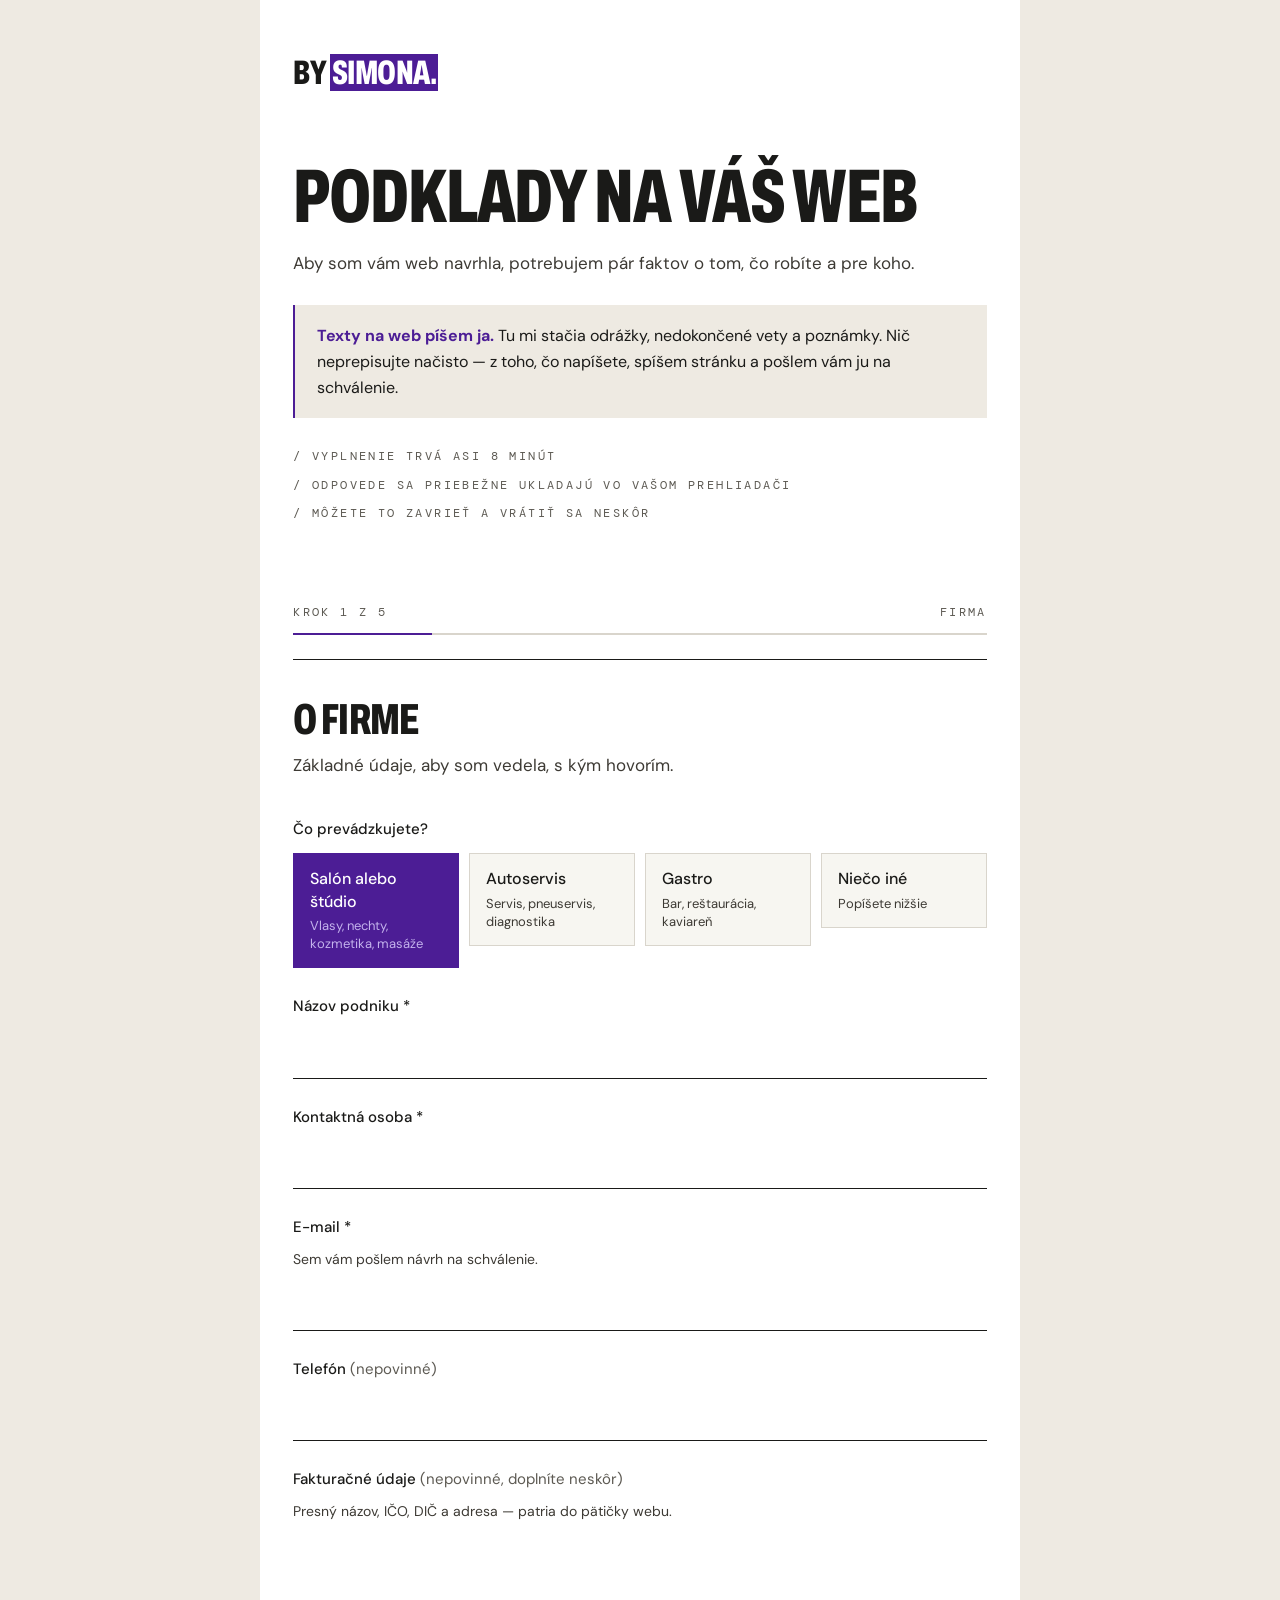
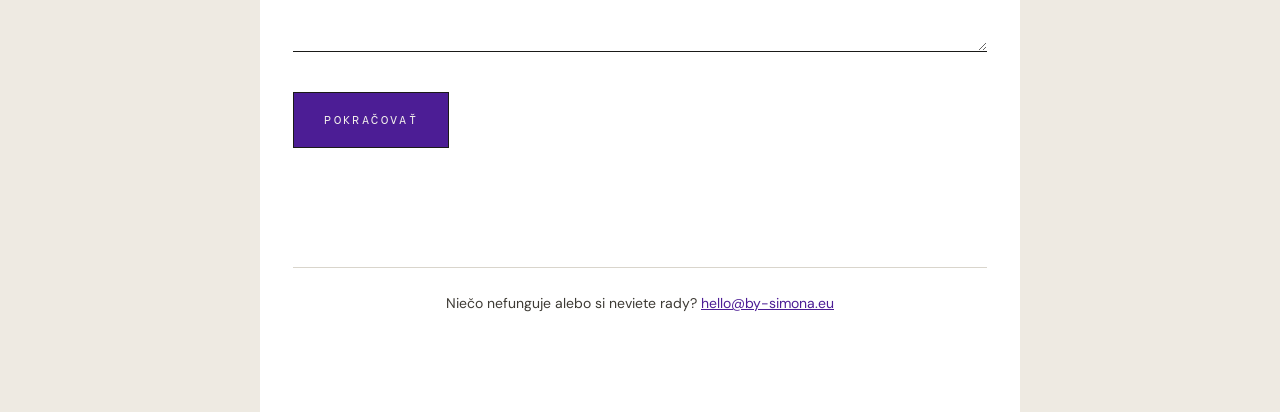
==== commit ac60f8e2: "Novy dizajn webu, nove podstranky a redizajn podkladov Hero: - texty sa nacitavaju scramble animacio" ====
--- a/podklady/index.html
+++ b/podklady/index.html
@@ -3,7 +3,7 @@
   <head>
     <meta charset="utf-8" />
     <meta content="width=device-width,initial-scale=1" name="viewport" />
-    <meta content="#20352c" name="theme-color" />
+    <meta content="#ffffff" name="theme-color" />
     <title>Podklady na web | by simona</title>
     <meta content="noindex, nofollow" name="robots" />
     <meta
@@ -13,12 +13,65 @@
     <link href="/favicon.svg" rel="icon" type="image/svg+xml" />
     <link
       rel="preload"
+      href="/fonts/archivo-latin.woff2"
+      as="font"
+      type="font/woff2"
+      crossorigin
+    />
+    <link
+      rel="preload"
       href="/fonts/dm-sans-latin.woff2"
       as="font"
       type="font/woff2"
       crossorigin
     />
     <style>
+      @font-face {
+        font-family: "Archivo";
+        font-style: normal;
+        font-weight: 400 900;
+        font-stretch: 62% 125%;
+        font-display: swap;
+        src: url("/fonts/archivo-latin.woff2") format("woff2");
+        unicode-range:
+          U+0000-00FF, U+0131, U+0152-0153, U+02BB-02BC, U+02C6, U+02DA, U+02DC,
+          U+0304, U+0308, U+0329, U+2000-206F, U+20AC, U+2122, U+2191, U+2193,
+          U+2212, U+2215, U+FEFF, U+FFFD;
+      }
+      @font-face {
+        font-family: "Archivo";
+        font-style: normal;
+        font-weight: 400 900;
+        font-stretch: 62% 125%;
+        font-display: swap;
+        src: url("/fonts/archivo-latin-ext.woff2") format("woff2");
+        unicode-range:
+          U+0100-02BA, U+02BD-02C5, U+02C7-02CC, U+02CE-02D7, U+02DD-02FF,
+          U+0304, U+0308, U+0329, U+1D00-1DBF, U+1E00-1E9F, U+1EF2-1EFF, U+2020,
+          U+20A0-20AB, U+20AD-20C4, U+2113, U+2C60-2C7F, U+A720-A7FF;
+      }
+      @font-face {
+        font-family: "DM Mono";
+        font-style: normal;
+        font-weight: 400;
+        font-display: swap;
+        src: url("/fonts/dm-mono-latin.woff2") format("woff2");
+        unicode-range:
+          U+0000-00FF, U+0131, U+0152-0153, U+02BB-02BC, U+02C6, U+02DA, U+02DC,
+          U+0304, U+0308, U+0329, U+2000-206F, U+20AC, U+2122, U+2191, U+2193,
+          U+2212, U+2215, U+FEFF, U+FFFD;
+      }
+      @font-face {
+        font-family: "DM Mono";
+        font-style: normal;
+        font-weight: 400;
+        font-display: swap;
+        src: url("/fonts/dm-mono-latin-ext.woff2") format("woff2");
+        unicode-range:
+          U+0100-02BA, U+02BD-02C5, U+02C7-02CC, U+02CE-02D7, U+02DD-02FF,
+          U+0304, U+0308, U+0329, U+1D00-1DBF, U+1E00-1E9F, U+1EF2-1EFF, U+2020,
+          U+20A0-20AB, U+20AD-20C4, U+2113, U+2C60-2C7F, U+A720-A7FF;
+      }
       @font-face {
         font-family: "DM Sans";
         font-style: normal;
@@ -43,15 +96,17 @@
       }
 
       :root {
-        --cream: #fbfaf7;
-        --paper: #f6f4ef;
-        --ink: #202e29;
-        --forest: #205741;
-        --btn: #366351;
-        --line: #dedfd8;
-        --white: #fff;
-        --radius: 12px;
-        --radius-sm: 8px;
+        --ink: #1a1a18;
+        --panel: #ffffff;
+        --paper: #eeeae2;
+        --accent: #4c1d95;
+        --accent-soft: #c3b2ec;
+        --wine: #8c2f39;
+        --grey: #5d5a53;
+        --grey-text: #3d3a34;
+        --light: #f4f2ec;
+        --rule-soft: #d9d5cc;
+        --field: #f7f6f1;
       }
 
       * {
@@ -61,101 +116,141 @@
         display: none !important;
       }
       ::selection {
-        background: var(--forest);
-        color: var(--white);
+        background: var(--accent);
+        color: var(--light);
       }
       html {
-        font-size: 116%;
         -webkit-text-size-adjust: 100%;
+        background: var(--paper);
       }
       body {
         margin: 0;
-        background: var(--cream);
+        background: var(--paper);
         color: var(--ink);
         font:
-          500 1rem/1.6 "DM Sans",
+          400 17px/1.65 "DM Sans",
           Arial,
           sans-serif;
         -webkit-font-smoothing: antialiased;
         overflow-x: hidden;
       }
+      a {
+        color: var(--accent);
+      }
+      a:hover {
+        color: var(--ink);
+      }
+      :focus-visible {
+        outline: 2px solid var(--ink);
+        outline-offset: 3px;
+      }
+
+      .display {
+        font-family: "Archivo", "Arial Narrow", sans-serif;
+        font-variation-settings:
+          "wdth" 64,
+          "wght" 800;
+        font-weight: 800;
+        letter-spacing: -0.015em;
+        line-height: 0.86;
+        text-transform: uppercase;
+      }
+      .mono {
+        font-family: "DM Mono", ui-monospace, monospace;
+        font-variation-settings: normal;
+        font-size: 12px;
+        font-weight: 400;
+        letter-spacing: 0.2em;
+        text-transform: uppercase;
+        color: var(--grey);
+      }
 
       .container {
-        width: min(100% - 2rem, 680px);
+        width: min(100%, 760px);
         margin-inline: auto;
-        padding-block: 2rem 4rem;
+        padding: clamp(28px, 5vw, 56px) clamp(20px, 2.6vw, 38px)
+          clamp(56px, 8vw, 96px);
+        background: var(--panel);
       }
 
       .page-header {
-        display: flex;
-        flex-wrap: wrap;
-        align-items: baseline;
-        gap: 0.5rem 0.75rem;
-        margin-bottom: 2rem;
+        margin-bottom: clamp(40px, 6vw, 72px);
       }
       .brand {
-        font-size: 1.35rem;
-        font-weight: 700;
-        letter-spacing: -0.02em;
-        color: var(--forest);
+        display: inline-block;
+        font-family: "Archivo", "Arial Narrow", sans-serif;
+        font-variation-settings:
+          "wdth" 64,
+          "wght" 800;
+        font-weight: 800;
+        font-size: clamp(26px, 3vw, 34px);
+        line-height: 1;
+        letter-spacing: -0.015em;
+        text-transform: uppercase;
+        color: var(--ink);
         text-decoration: none;
       }
-      .brand small {
-        display: block;
-        font-size: 0.62rem;
-        font-weight: 600;
-        letter-spacing: 0.16em;
-        color: var(--ink);
-        margin-top: 0.2rem;
+      .brand span {
+        background: var(--accent);
+        color: var(--panel);
+        padding: 0 0.06em;
       }
 
       h1 {
-        font-size: clamp(1.75rem, 1.4rem + 1.6vw, 2.5rem);
-        line-height: 1.15;
-        letter-spacing: -0.025em;
-        text-wrap: balance;
-        margin: 0 0 0.85rem;
+        margin: 0 0 20px;
+        font-family: "Archivo", "Arial Narrow", sans-serif;
+        font-variation-settings:
+          "wdth" 64,
+          "wght" 800;
+        font-weight: 800;
+        font-size: clamp(38px, 7vw, 76px);
+        line-height: 0.86;
+        letter-spacing: -0.015em;
+        text-transform: uppercase;
       }
 
       .intro {
-        color: var(--ink);
-        margin: 0 0 1.25rem;
-        max-width: 56ch;
+        margin: 0 0 28px;
+        color: var(--grey-text);
       }
 
       .reassurance {
+        margin: 0 0 28px;
+        padding: 18px 22px;
         background: var(--paper);
-        border-left: 3px solid var(--forest);
-        border-radius: 0 var(--radius-sm) var(--radius-sm) 0;
-        padding: 0.9rem 1.1rem;
-        margin: 0 0 1.5rem;
-        font-size: 0.95rem;
+        border-left: 2px solid var(--accent);
+        font-size: 16px;
+        line-height: 1.6;
       }
       .reassurance strong {
-        color: var(--forest);
+        color: var(--accent);
       }
 
       .meta {
         display: flex;
         flex-direction: column;
-        gap: 0.4rem 1.25rem;
-        font-size: 0.83rem;
-        color: var(--ink);
-        margin: 0 0 2rem;
+        gap: 8px;
+        margin: 0 0 clamp(40px, 6vw, 64px);
         padding: 0;
         list-style: none;
+        font-family: "DM Mono", ui-monospace, monospace;
+        font-size: 12px;
+        letter-spacing: 0.2em;
+        line-height: 1.7;
+        text-transform: uppercase;
+        color: var(--grey);
       }
       .meta li::before {
-        content: "— ";
+        content: "/ ";
       }
 
       .progress {
         position: sticky;
         top: 0;
         z-index: 5;
-        background: var(--cream);
-        padding-block: 0.85rem;
-        margin-bottom: 1.25rem;
+        background: var(--panel);
+        padding-block: 16px;
+        margin-bottom: 8px;
       }
       .progress-label:focus {
         outline: none;
@@ -164,64 +259,68 @@
         display: flex;
         justify-content: space-between;
         align-items: baseline;
-        gap: 1rem;
-        font-size: 0.78rem;
-        font-weight: 600;
-        letter-spacing: 0.1em;
+        gap: 16px;
+        margin-bottom: 10px;
+        font-family: "DM Mono", ui-monospace, monospace;
+        font-size: 12px;
+        letter-spacing: 0.2em;
         text-transform: uppercase;
-        color: var(--ink);
-        margin-bottom: 0.55rem;
+        color: var(--grey);
       }
       .progress-track {
-        height: 4px;
-        background: var(--line);
-        border-radius: 99px;
+        height: 2px;
+        background: var(--rule-soft);
         overflow: hidden;
       }
       .progress-fill {
         height: 100%;
         width: 20%;
-        background: var(--forest);
-        border-radius: 99px;
+        background: var(--accent);
         transition: width 0.3s ease;
       }
 
       .step {
-        background: var(--white);
-        border: 1px solid var(--line);
-        border-radius: var(--radius);
-        padding: clamp(1.25rem, 4vw, 2rem);
+        padding: clamp(28px, 4vw, 40px) 0 0;
+        border-top: 1px solid var(--ink);
       }
       .step h2 {
-        font-size: 1.3rem;
+        margin: 0 0 12px;
+        font-family: "Archivo", "Arial Narrow", sans-serif;
+        font-variation-settings:
+          "wdth" 64,
+          "wght" 800;
+        font-weight: 800;
+        font-size: clamp(28px, 3.4vw, 44px);
+        line-height: 0.9;
         letter-spacing: -0.015em;
-        margin: 0 0 0.4rem;
+        text-transform: uppercase;
       }
       .step-intro {
-        color: var(--ink);
-        font-size: 0.92rem;
-        margin: 0 0 1.75rem;
+        margin: 0 0 clamp(28px, 4vw, 40px);
+        color: var(--grey-text);
       }
 
       .field {
         display: flex;
         flex-direction: column;
-        gap: 0.4rem;
-        margin: 0 0 1.4rem;
+        gap: 10px;
+        margin: 0 0 28px;
       }
       .field > label,
       .segments legend {
-        font-size: 0.88rem;
-        font-weight: 600;
+        font-size: 15px;
+        font-weight: 500;
+        line-height: 1.45;
+        color: var(--ink);
       }
       .hint {
-        font-size: 0.83rem;
-        color: var(--ink);
+        font-size: 14px;
         line-height: 1.5;
+        color: var(--grey-text);
       }
       .optional {
-        font-weight: 500;
-        color: var(--ink);
+        font-weight: 400;
+        color: var(--grey);
       }
 
       input[type="text"],
@@ -231,64 +330,70 @@
       textarea {
         width: 100%;
         font: inherit;
-        font-size: 1rem;
+        font-size: 18px;
         color: var(--ink);
-        background: var(--cream);
-        border: 1px solid var(--line);
-        border-radius: var(--radius-sm);
-        padding: 0.7rem 0.85rem;
+        background: transparent;
+        border: 0;
+        border-bottom: 1px solid var(--ink);
+        border-radius: 0;
+        padding: 10px 0;
+        min-height: 44px;
+        outline: none;
       }
       textarea {
         resize: vertical;
-        min-height: 5.5rem;
+        min-height: 120px;
         line-height: 1.55;
+      }
+      input:focus,
+      select:focus,
+      textarea:focus {
+        border-bottom: 2px solid var(--ink);
+        background: var(--field);
       }
       input:focus-visible,
       select:focus-visible,
-      textarea:focus-visible,
-      button:focus-visible,
-      a:focus-visible {
-        outline: 3px solid #8ca695;
-        outline-offset: 2px;
+      textarea:focus-visible {
+        outline: none;
       }
       input::placeholder,
       textarea::placeholder {
-        color: #9aa79f;
+        color: var(--grey);
       }
 
       .segments {
         display: grid;
         grid-template-columns: repeat(auto-fit, minmax(150px, 1fr));
-        gap: 0.65rem;
+        gap: 10px;
         border: 0;
         padding: 0;
-        margin: 0 0 1.4rem;
+        margin: 0 0 28px;
       }
       .segments legend {
         grid-column: 1 / -1;
         padding: 0;
-        margin-bottom: 0.65rem;
+        margin-bottom: 12px;
       }
 
       .confirmed {
         display: flex;
         flex-direction: column;
-        gap: 0.2rem;
+        gap: 6px;
+        margin: 0 0 28px;
+        padding: 16px 20px;
         background: var(--paper);
-        border-left: 3px solid var(--forest);
-        border-radius: 0 var(--radius-sm) var(--radius-sm) 0;
-        padding: 0.8rem 1.1rem;
-        margin: 0 0 1.4rem;
+        border-left: 2px solid var(--accent);
       }
       .confirmed span {
-        font-size: 0.75rem;
-        font-weight: 600;
-        letter-spacing: 0.09em;
+        font-family: "DM Mono", ui-monospace, monospace;
+        font-size: 12px;
+        letter-spacing: 0.2em;
         text-transform: uppercase;
+        color: var(--grey);
       }
       .confirmed strong {
-        font-size: 1rem;
-        color: var(--forest);
+        font-size: 17px;
+        color: var(--accent);
       }
 
       .reveal-field {
@@ -310,7 +415,7 @@
       .reveal-field.is-open {
         grid-template-rows: 1fr;
         opacity: 1;
-        margin-bottom: 1.4rem;
+        margin-bottom: 28px;
         visibility: visible;
         transition:
           grid-template-rows 0.35s ease,
@@ -321,6 +426,7 @@
       .reveal-field .field {
         margin-bottom: 0;
       }
+
       .segment {
         position: relative;
         display: block;
@@ -333,74 +439,86 @@
       }
       .segment span {
         display: block;
-        border: 1px solid var(--line);
-        border-radius: var(--radius-sm);
-        padding: 0.8rem 0.9rem;
-        background: var(--cream);
-        font-size: 0.92rem;
-        font-weight: 600;
+        padding: 14px 16px;
+        border: 1px solid var(--rule-soft);
+        background: var(--field);
+        font-size: 16px;
+        font-weight: 500;
+        line-height: 1.4;
         cursor: pointer;
+        transition:
+          background 0.2s linear,
+          border-color 0.2s linear,
+          color 0.2s linear;
       }
       .segment small {
         display: block;
-        font-weight: 500;
-        font-size: 0.78rem;
-        color: var(--ink);
-        margin-top: 0.15rem;
+        margin-top: 4px;
+        font-size: 13px;
+        font-weight: 400;
+        color: var(--grey-text);
+      }
+      .segment span:hover {
+        border-color: var(--ink);
       }
       .segment input:checked + span {
-        border-color: var(--forest);
-        background: var(--paper);
-        box-shadow: inset 0 0 0 1px var(--forest);
+        background: var(--accent);
+        border-color: var(--accent);
+        color: var(--panel);
+      }
+      .segment input:checked + span small {
+        color: var(--accent-soft);
       }
       .segment input:focus-visible + span {
-        outline: 3px solid #8ca695;
-        outline-offset: 2px;
+        outline: 2px solid var(--ink);
+        outline-offset: 3px;
       }
 
       .consent {
         display: flex;
-        gap: 0.7rem;
+        gap: 12px;
         align-items: flex-start;
-        font-size: 0.87rem;
-        color: var(--ink);
-        line-height: 1.55;
-        margin-top: 1.5rem;
+        margin-top: 28px;
+        font-size: 14px;
+        line-height: 1.5;
+        color: var(--grey-text);
+        cursor: pointer;
       }
       .consent input {
-        margin-top: 0.2rem;
         flex-shrink: 0;
-        width: 1.05rem;
-        height: 1.05rem;
-        accent-color: var(--forest);
-      }
-      .consent a {
-        color: var(--forest);
+        width: 20px;
+        height: 20px;
+        margin: 2px 0 0;
+        accent-color: var(--ink);
       }
 
       .controls {
         display: flex;
         flex-wrap: wrap;
-        gap: 0.75rem;
+        gap: 12px;
         align-items: center;
-        margin-top: 1.75rem;
+        margin-top: clamp(28px, 4vw, 40px);
       }
       .btn {
-        font: inherit;
-        font-weight: 600;
-        font-size: 0.95rem;
-        letter-spacing: 0.04em;
-        border-radius: 99px;
-        padding: 0.8rem 1.5rem;
+        display: inline-flex;
+        align-items: center;
+        justify-content: center;
+        font-family: "DM Mono", ui-monospace, monospace;
+        font-size: 12px;
+        letter-spacing: 0.2em;
+        text-transform: uppercase;
+        min-height: 56px;
+        padding: 0 30px;
+        border: 1px solid var(--ink);
+        border-radius: 0;
         cursor: pointer;
-        border: 1px solid transparent;
       }
       .btn-primary {
-        background: var(--btn);
-        color: var(--white);
+        background: var(--accent);
+        color: var(--light);
       }
       .btn-primary:hover {
-        background: var(--forest);
+        background: var(--ink);
       }
       .btn-primary[disabled] {
         opacity: 0.55;
@@ -409,58 +527,63 @@
       .btn-secondary {
         background: transparent;
         color: var(--ink);
-        border-color: var(--line);
       }
       .btn-secondary:hover {
-        color: var(--ink);
-        border-color: var(--ink);
+        background: var(--ink);
+        color: var(--panel);
       }
 
       .form-status {
-        font-size: 0.88rem;
-        margin: 1rem 0 0;
+        margin: 20px 0 0;
         min-height: 1.4em;
+        font-size: 15px;
+        line-height: 1.5;
+        color: var(--grey-text);
       }
       .form-status.is-error {
-        color: #9d3427;
+        color: var(--wine);
       }
 
       .done {
-        background: var(--white);
-        border: 1px solid var(--line);
-        border-radius: var(--radius);
-        padding: clamp(1.5rem, 5vw, 2.5rem);
+        padding: clamp(32px, 5vw, 56px) 0 0;
+        border-top: 1px solid var(--ink);
         text-align: center;
       }
       .done h2 {
-        font-size: 1.5rem;
-        margin: 0 0 0.6rem;
-        letter-spacing: -0.02em;
+        margin: 0 0 14px;
+        font-family: "Archivo", "Arial Narrow", sans-serif;
+        font-variation-settings:
+          "wdth" 64,
+          "wght" 800;
+        font-weight: 800;
+        font-size: clamp(28px, 3.4vw, 44px);
+        line-height: 0.9;
+        letter-spacing: -0.015em;
+        text-transform: uppercase;
       }
       .done p {
-        color: var(--ink);
-        margin: 0 auto;
-        max-width: 42ch;
+        margin: 0;
+        color: var(--grey-text);
       }
 
       .saved-note {
-        font-size: 0.8rem;
-        color: var(--ink);
+        margin-top: 24px;
+        min-height: 1.3em;
         text-align: center;
-        margin-top: 1.25rem;
-        min-height: 1.3em;
+        font-family: "DM Mono", ui-monospace, monospace;
+        font-size: 12px;
+        letter-spacing: 0.2em;
+        text-transform: uppercase;
+        color: var(--grey);
       }
 
       .page-footer {
-        margin-top: 2.5rem;
-        padding-top: 1.5rem;
-        border-top: 1px solid var(--line);
-        font-size: 0.85rem;
-        color: var(--ink);
+        margin-top: clamp(48px, 7vw, 80px);
+        padding-top: 24px;
+        border-top: 1px solid var(--rule-soft);
+        font-size: 14px;
+        color: var(--grey-text);
         text-align: center;
-      }
-      .page-footer a {
-        color: var(--forest);
       }
 
       .honeypot {
@@ -482,7 +605,7 @@
   <body>
     <div class="container">
       <header class="page-header">
-        <a class="brand" href="/">by simona.<small>WEB DESIGN STUDIO</small></a>
+        <a class="brand" href="/">by <span>simona.</span></a>
       </header>
 
       <h1>Podklady na váš web</h1>
@@ -547,6 +670,11 @@
         </div>
 
         <section class="step" data-nazov="Firma" id="krok-1">
+          <p class="confirmed" hidden id="potvrdeny-balik">
+            <span>Dohodnutý balík</span>
+            <strong></strong>
+          </p>
+
           <h2>O firme</h2>
           <p class="step-intro">
             Základné údaje, aby som vedela, s kým hovorím.
@@ -607,11 +735,6 @@
               </p>
             </div>
           </div>
-
-          <p class="confirmed" hidden id="potvrdeny-balik">
-            <span>Dohodnutý balík</span>
-            <strong></strong>
-          </p>
 
           <p class="field">
             <label for="nazov">Názov podniku *</label>
